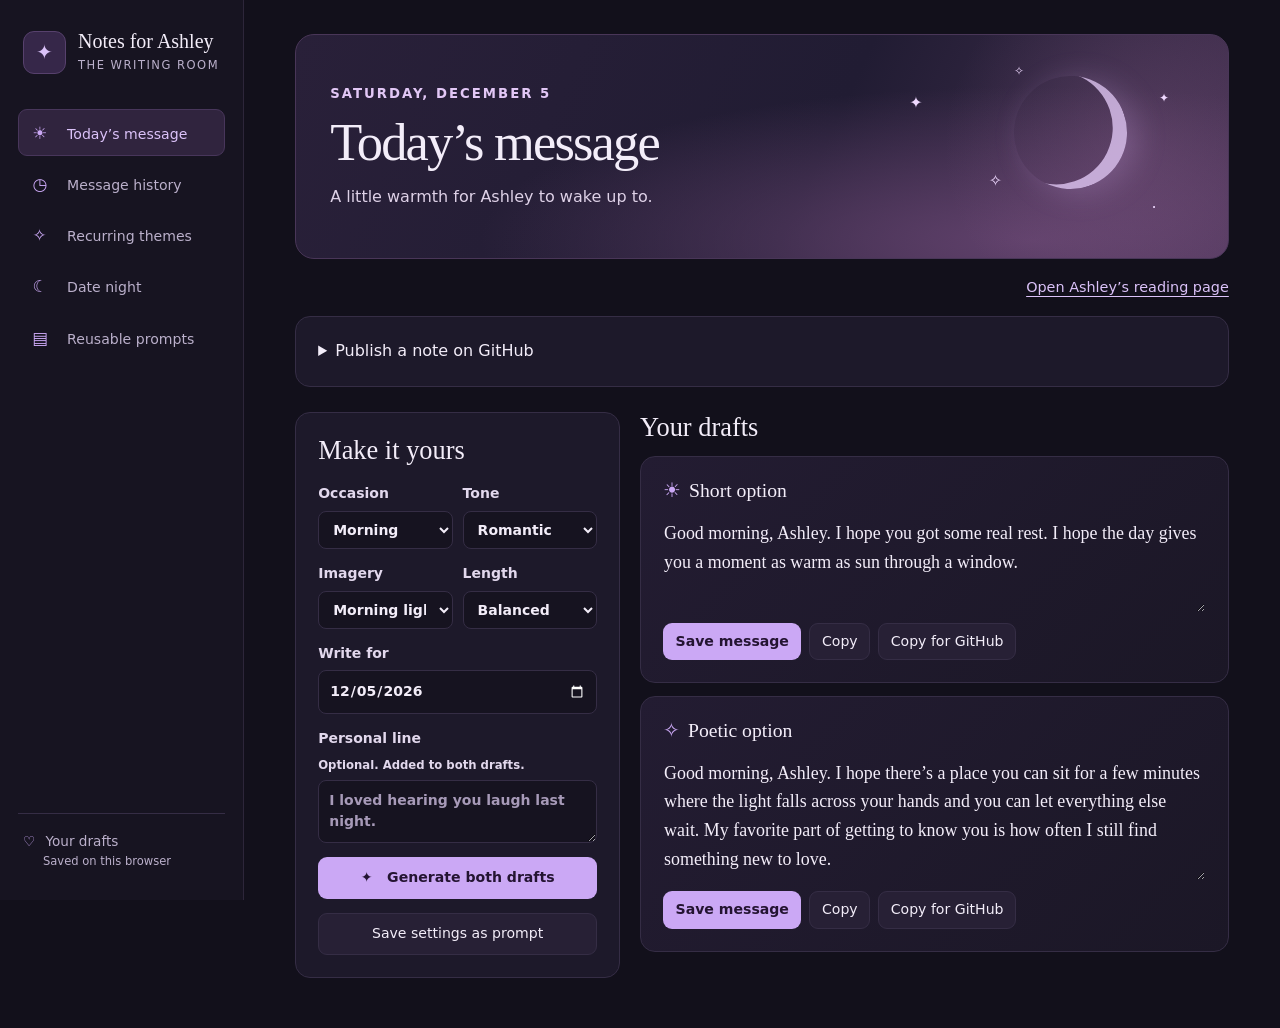
==== writer/index.html @ 96b5267e "Add standalone For Ashley website" ====
<!doctype html>
<html lang="en">
<head>
<meta charset="utf-8"><meta name="viewport" content="width=device-width,initial-scale=1">
<meta name="description" content="A private writing space for morning messages and special notes for Ashley.">
<title>Notes for Ashley</title><link rel="stylesheet" href="style.css"><script defer src="app.js"></script>
</head>
<body>
<aside class="sidebar">
  <div class="brand"><span class="brand-icon">✦</span><div>Notes for Ashley<small>THE WRITING ROOM</small></div></div>
  <nav aria-label="Writing room">
    <button data-view="today"><span>☀</span> Today’s message</button>
    <button data-view="history"><span>◷</span> Message history</button>
    <button data-view="themes"><span>✧</span> Recurring themes</button>
    <button data-view="date"><span>☾</span> Date night</button>
    <button data-view="prompts"><span>▤</span> Reusable prompts</button>
  </nav>
  <div class="foot"><span>♡</span> Your drafts<small>Saved on this browser</small></div>
</aside>
<main>
  <header class="hero">
   <div class="sky" aria-hidden="true"><div class="moon"></div><i>✦</i><i>✧</i><i>✦</i><i>·</i><i>✧</i></div>
   <div class="hero-copy"><p class="eyebrow" id="today-label"></p><h1 id="title"></h1><p id="subtitle"></p></div>
  </header>
  <div class="reader-link"><a href="../" target="_blank" rel="noopener">Open Ashley’s reading page</a></div>
  <details class="panel"><summary>Publish a note on GitHub</summary>
<p>Choose a date, then click <strong>Copy for GitHub</strong> on your draft. Open the notes file and paste the copied entry inside the square brackets. Separate entries with commas, or replace the entry for the same date. Commit your changes to publish.</p>
<p>Anything committed to the repository is public, including future-dated notes.</p>
<p><a href="https://github.com/jhuang-i/for-ashley/edit/main/notes.json" target="_blank" rel="noopener">Edit the notes file on GitHub</a></p>
</details><br><div id="workspace"></div>
</main>
<div id="status" role="status" aria-live="polite"></div>
</body></html>
---- writer/style.css ----
:root{color-scheme:dark;--bg:#12101b;--side:#171421;--panel:#1d192a;--border:#352d45;--text:#f3edf9;--muted:#bbb0cb;--lavender:#dbc2f9;--accent:#cba8f5}
*{box-sizing:border-box}body{margin:0;background:var(--bg);color:var(--text);font:1rem/1.55 system-ui,sans-serif}button,input,select,textarea{font:inherit}button{cursor:pointer}button:focus-visible,textarea:focus-visible,select:focus-visible,input:focus-visible{outline:2px solid var(--accent);outline-offset:3px}button{border:1px solid var(--border);border-radius:9px;color:var(--text);background:#272035;padding:.57rem .85rem;font-size:.88rem}button:hover{border-color:var(--accent);background:#332743}button.primary{background:var(--accent);color:#241432;border-color:transparent;font-weight:720}button.primary:hover{background:#dfc2ff}.sidebar{position:fixed;inset:0 auto 0 0;width:244px;background:var(--side);border-right:1px solid #2d263a;padding:30px 18px;display:flex;flex-direction:column;gap:35px}.brand{display:flex;align-items:center;gap:12px;font:1.25rem Georgia,serif;padding:0 5px}.brand-icon{background:#362749;color:var(--lavender);border:1px solid #57416d;border-radius:11px;width:43px;height:43px;display:grid;place-items:center}.brand small,.foot small{display:block;font:.72rem/1.6 system-ui,sans-serif;color:var(--muted)}.brand small{letter-spacing:.13em;margin-top:3px}nav{display:grid;gap:5px}nav button{text-align:left;background:transparent;border-color:transparent;color:var(--muted);white-space:nowrap}nav span{display:inline-block;margin-right:9px;width:21px;color:var(--accent);font-size:1.05rem}nav button[aria-current=page]{background:#30243e;border-color:#48365b;color:var(--lavender)}.foot{margin-top:auto;border-top:1px solid var(--border);padding:17px 5px 0;color:var(--muted);font-size:.85rem}.foot span{color:var(--accent);margin-right:6px}.foot small{padding-left:20px}
main{margin-left:244px;padding:34px clamp(22px,4vw,60px) 50px;max-width:1600px}.hero{position:relative;isolation:isolate;overflow:hidden;min-height:225px;border:1px solid #493658;border-radius:19px;background:radial-gradient(ellipse at 79% 92%,#60416b 0%,transparent 53%),linear-gradient(115deg,#292039,#211c33 56%,#483354);display:flex;align-items:center;padding:30px 34px;margin-bottom:26px}.hero-copy{max-width:75%}.eyebrow{margin:0 0 8px;color:#e2c7f6;font-size:.83rem;text-transform:uppercase;letter-spacing:.15em;font-weight:650}h1,h2,h3{font-family:Georgia,serif;font-weight:500;line-height:1.15;margin:0}h1{font-size:clamp(2.35rem,4.1vw,4rem);letter-spacing:-.035em}h2{font-size:1.65rem}h3{font-size:1.23rem}.hero p:last-child{margin:12px 0 0;color:#ded1e7}.sky{position:absolute;inset:0 0 0 55%;z-index:-1;background:radial-gradient(circle at 77% 50%,#9d6b9b42,transparent 55%)}.moon{position:absolute;width:113px;aspect-ratio:1;top:41px;right:24%;border-radius:50%;box-shadow:inset -12px -9px 0 #ead0febd,8px 7px 30px #e3b9fd36;transform:rotate(-19deg)}.sky i{position:absolute;font-style:normal;color:#efd9ff}.sky i:nth-of-type(1){top:25%;left:24%}.sky i:nth-of-type(2){top:60%;left:43%}.sky i:nth-of-type(3){top:24%;right:14%;font-size:.75rem}.sky i:nth-of-type(4){top:72%;right:17%}.sky i:nth-of-type(5){top:12%;left:49%;font-size:.75rem}
.layout{display:grid;grid-template-columns:minmax(265px,.8fr) minmax(330px,1.45fr);gap:20px;align-items:start}.panel,.draft{background:var(--panel);border:1px solid var(--border);border-radius:15px;padding:22px}.panel p,.muted{color:var(--muted)}.section-head{display:flex;align-items:center;justify-content:space-between;gap:12px;margin-bottom:14px}.settings form{display:grid;gap:14px;margin-top:18px}label{display:grid;gap:6px;color:#e2d8ed;font-size:.875rem;font-weight:600}select,input,textarea{width:100%;min-width:0;color:var(--text);background:#161320;border:1px solid var(--border);border-radius:8px;padding:9px 10px}textarea{resize:vertical}::placeholder{color:#a79ab8}.pair{display:grid;grid-template-columns:1fr 1fr;gap:10px}.settings p{font-size:.9rem;margin:.5rem 0 0}.drafts{display:grid;gap:13px}.draft{background:linear-gradient(135deg,#231c32,#1b1726)}.draft h3 span{color:var(--accent);margin-right:.5rem}.draft textarea{font:1.12rem/1.6 Georgia,serif;background:transparent;border-color:transparent;margin:9px 0 10px;padding:7px 0;display:block;min-height:100px}.draft textarea:focus{background:#171321;border-color:var(--border);padding-left:8px}.actions,.filters{display:flex;flex-wrap:wrap;gap:8px;align-items:center}.actions button{padding:.42rem .72rem}.grid{display:grid;grid-template-columns:repeat(auto-fit,minmax(235px,1fr));gap:14px}.grid p{margin:.7rem 0 1rem}.stack{display:grid;gap:12px}.filters{margin-bottom:16px}.filters input,.filters select{width:auto;max-width:100%}.record p{white-space:pre-wrap;overflow-wrap:anywhere}.meta{margin:0 0 7px;color:var(--lavender);font-size:.83rem}.empty{padding:24px;border:1px dashed var(--border);border-radius:12px;color:var(--muted)}#status:not(:empty){position:fixed;bottom:20px;right:20px;z-index:2;background:#3a2b4b;border:1px solid #80639b;border-radius:10px;padding:10px 16px;max-width:calc(100% - 40px)}
@media(max-width:940px){.sidebar{width:199px;padding-inline:10px}main{margin-left:199px;padding-inline:20px}.layout{grid-template-columns:minmax(220px,.85fr) minmax(230px,1.1fr)}.panel,.draft{padding:16px}}
@media(max-width:740px){.sidebar{position:static;width:auto;padding:14px 15px 9px;gap:12px;border-right:0;border-bottom:1px solid var(--border)}nav{display:flex;overflow:auto;padding-bottom:4px}.foot{display:none}main{margin:0;padding:16px}.hero{padding:22px;min-height:188px}.layout{grid-template-columns:1fr}.hero-copy{max-width:87%}.sky{opacity:.67}.moon{width:75px;right:17%}.draft textarea{min-height:112px}}
.reader-link{display:flex;justify-content:flex-end;margin:-9px 0 18px}.reader-link a{color:var(--lavender);text-underline-offset:4px;font-size:.9rem}button:disabled{opacity:.65;cursor:wait}
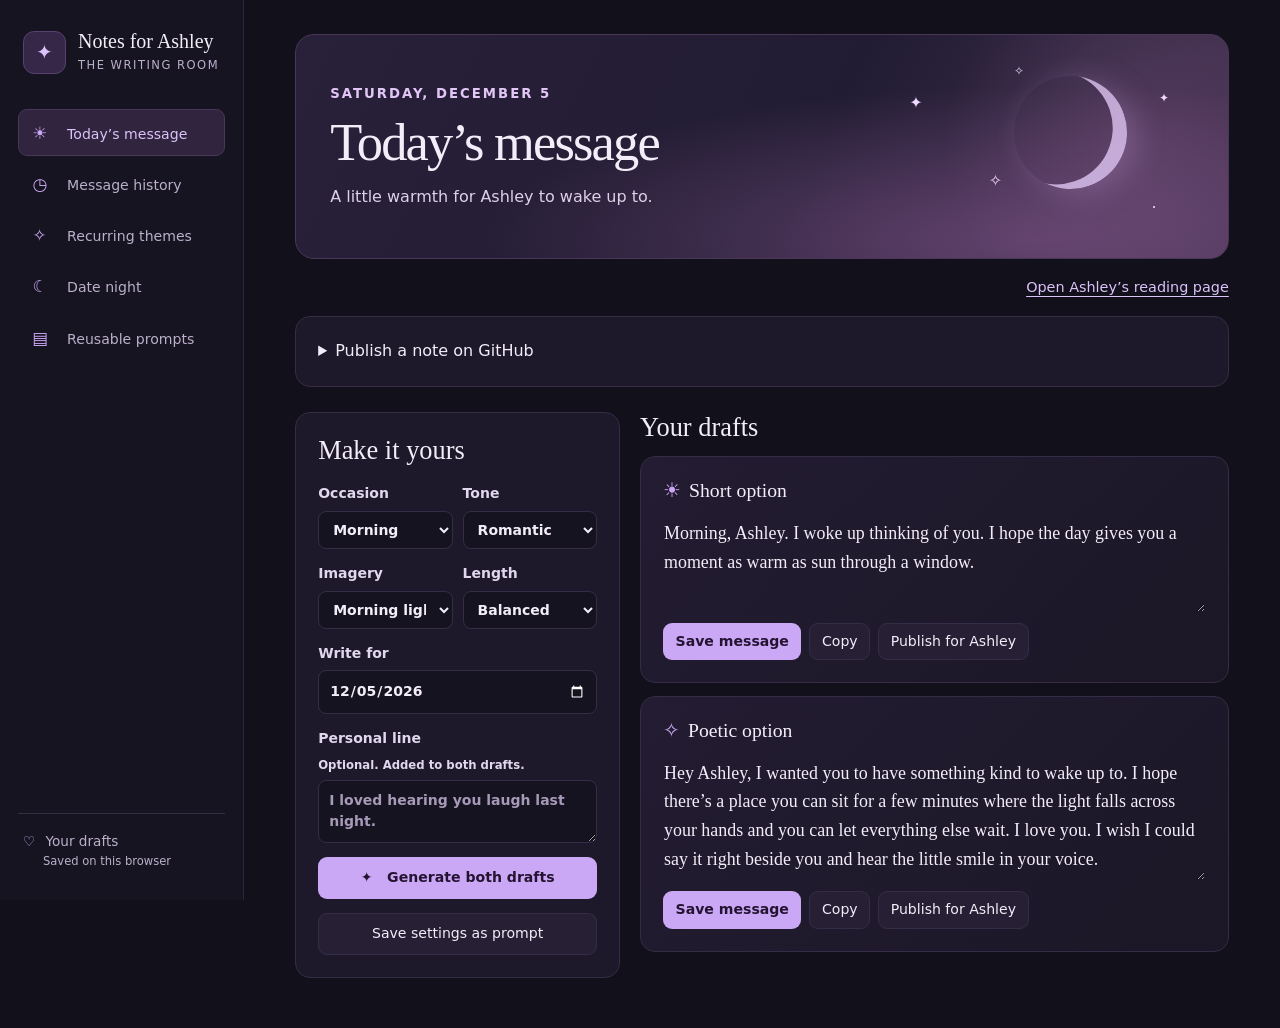
==== commit e28a8884: "Connect the writer to GitHub issue publishing" ====
--- a/writer/index.html
+++ b/writer/index.html
@@ -24,9 +24,8 @@
   </header>
   <div class="reader-link"><a href="../" target="_blank" rel="noopener">Open Ashley’s reading page</a></div>
   <details class="panel"><summary>Publish a note on GitHub</summary>
-<p>Choose a date, then click <strong>Copy for GitHub</strong> on your draft. Open the notes file and paste the copied entry inside the square brackets. Separate entries with commas, or replace the entry for the same date. Commit your changes to publish.</p>
-<p>Anything committed to the repository is public, including future-dated notes.</p>
-<p><a href="https://github.com/jhuang-i/for-ashley/edit/main/notes.json" target="_blank" rel="noopener">Edit the notes file on GitHub</a></p>
+<p>Choose a date and tap <strong>Publish for Ashley</strong>. Review the prefilled GitHub issue and submit it while signed in as <strong>jhuang-i</strong>. GitHub Actions updates Ashley’s page after you submit.</p>
+<p>Each date holds one note. Submitting again for that date replaces the note on her page. GitHub issues and committed notes are public, including future-dated notes.</p>
 </details><br><div id="workspace"></div>
 </main>
 <div id="status" role="status" aria-live="polite"></div>
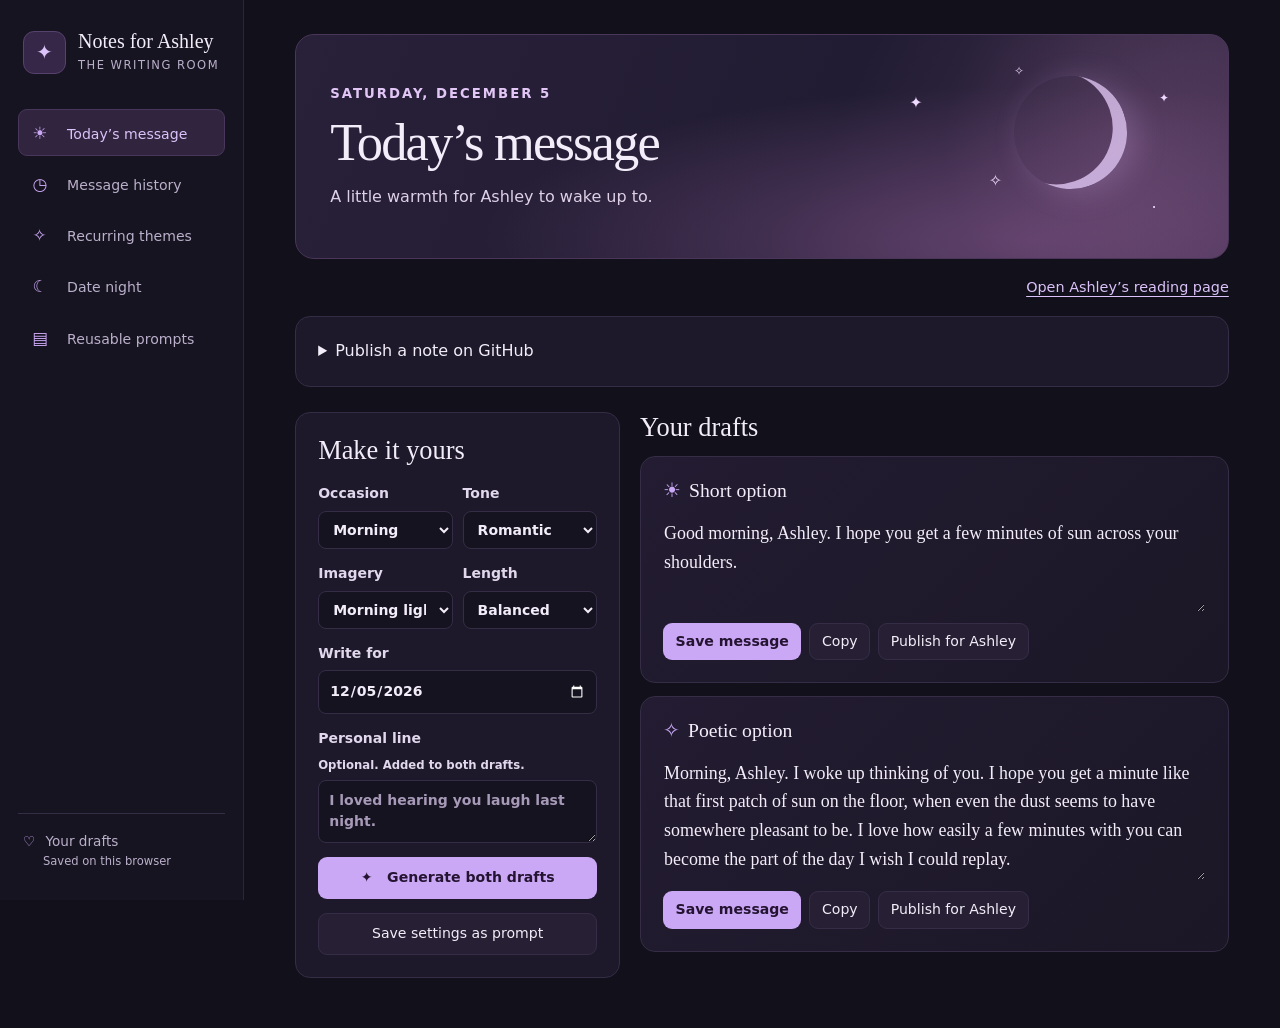
==== commit 7c2b0f8a: "Refresh cached writer script for publishing" ====
--- a/writer/index.html
+++ b/writer/index.html
@@ -3,7 +3,7 @@
 <head>
 <meta charset="utf-8"><meta name="viewport" content="width=device-width,initial-scale=1">
 <meta name="description" content="A private writing space for morning messages and special notes for Ashley.">
-<title>Notes for Ashley</title><link rel="stylesheet" href="style.css"><script defer src="app.js"></script>
+<title>Notes for Ashley</title><link rel="stylesheet" href="style.css"><script defer src="app.js?v=github-publish-1"></script>
 </head>
 <body>
 <aside class="sidebar">
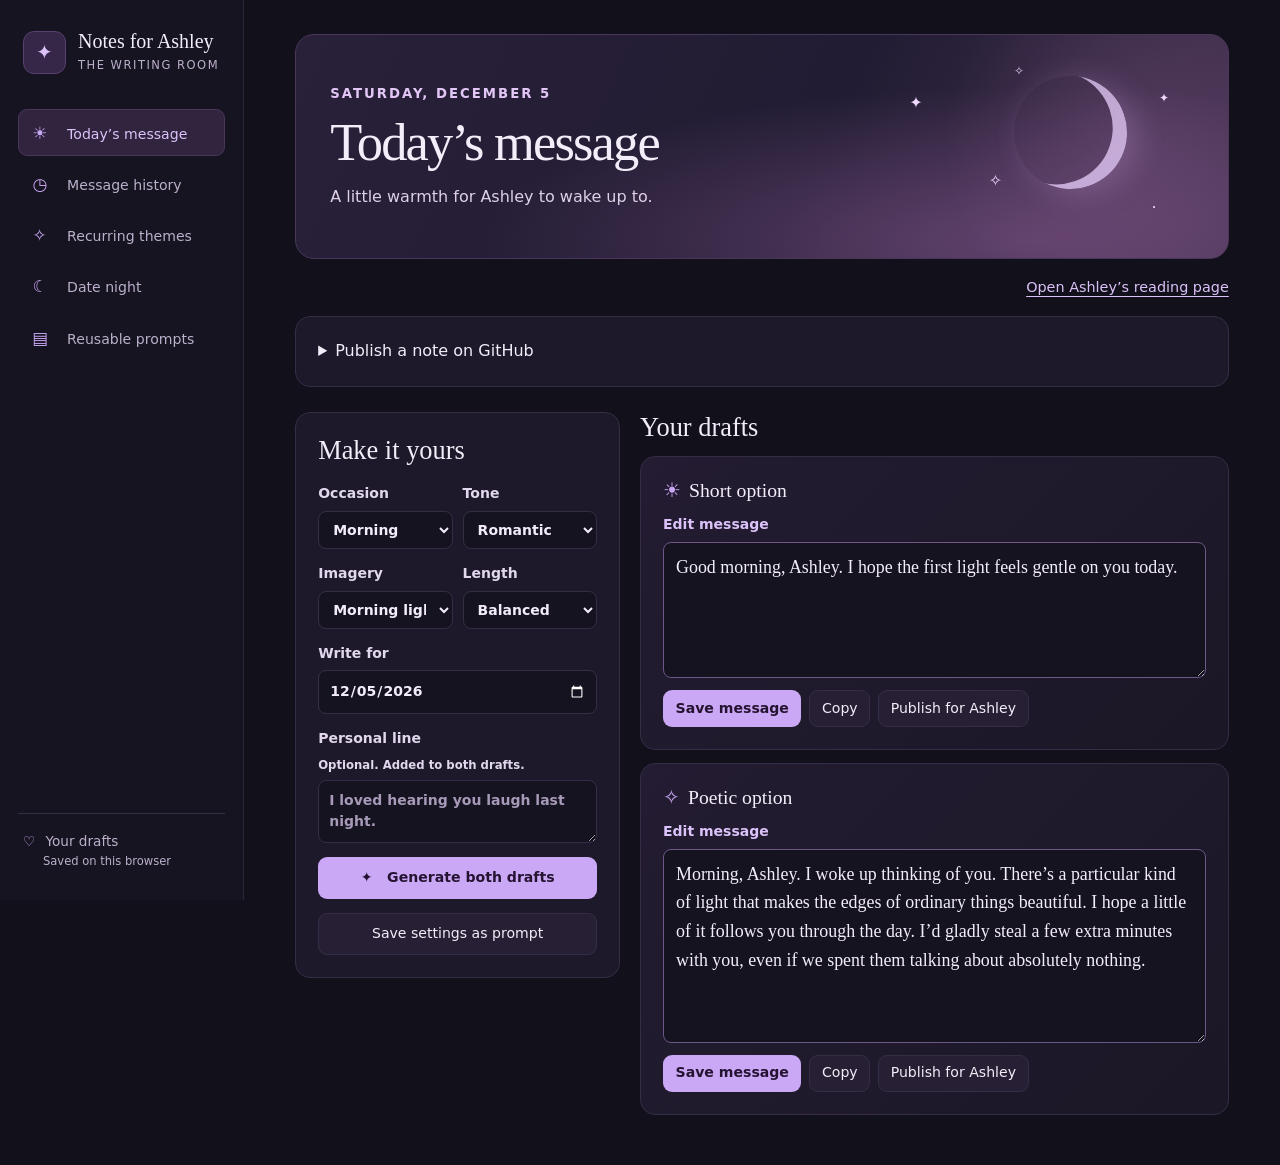
==== commit 85df2566: "Make draft editing visible in the writing room" ====
--- a/writer/index.html
+++ b/writer/index.html
@@ -3,7 +3,7 @@
 <head>
 <meta charset="utf-8"><meta name="viewport" content="width=device-width,initial-scale=1">
 <meta name="description" content="A private writing space for morning messages and special notes for Ashley.">
-<title>Notes for Ashley</title><link rel="stylesheet" href="style.css"><script defer src="app.js?v=github-publish-1"></script>
+<title>Notes for Ashley</title><link rel="stylesheet" href="style.css?v=draft-editor-1"><script defer src="app.js?v=draft-editor-1"></script>
 </head>
 <body>
 <aside class="sidebar">
--- a/writer/style.css
+++ b/writer/style.css
@@ -5,3 +5,5 @@
 @media(max-width:940px){.sidebar{width:199px;padding-inline:10px}main{margin-left:199px;padding-inline:20px}.layout{grid-template-columns:minmax(220px,.85fr) minmax(230px,1.1fr)}.panel,.draft{padding:16px}}
 @media(max-width:740px){.sidebar{position:static;width:auto;padding:14px 15px 9px;gap:12px;border-right:0;border-bottom:1px solid var(--border)}nav{display:flex;overflow:auto;padding-bottom:4px}.foot{display:none}main{margin:0;padding:16px}.hero{padding:22px;min-height:188px}.layout{grid-template-columns:1fr}.hero-copy{max-width:87%}.sky{opacity:.67}.moon{width:75px;right:17%}.draft textarea{min-height:112px}}
 .reader-link{display:flex;justify-content:flex-end;margin:-9px 0 18px}.reader-link a{color:var(--lavender);text-underline-offset:4px;font-size:.9rem}button:disabled{opacity:.65;cursor:wait}
+
+.draft-editor{margin:12px 0;color:var(--lavender)}.draft .draft-editor textarea{background:#161320;border-color:#6e5686;margin:0;padding:10px 12px;cursor:text}.draft .draft-editor textarea:focus{border-color:var(--accent);padding:10px 12px}
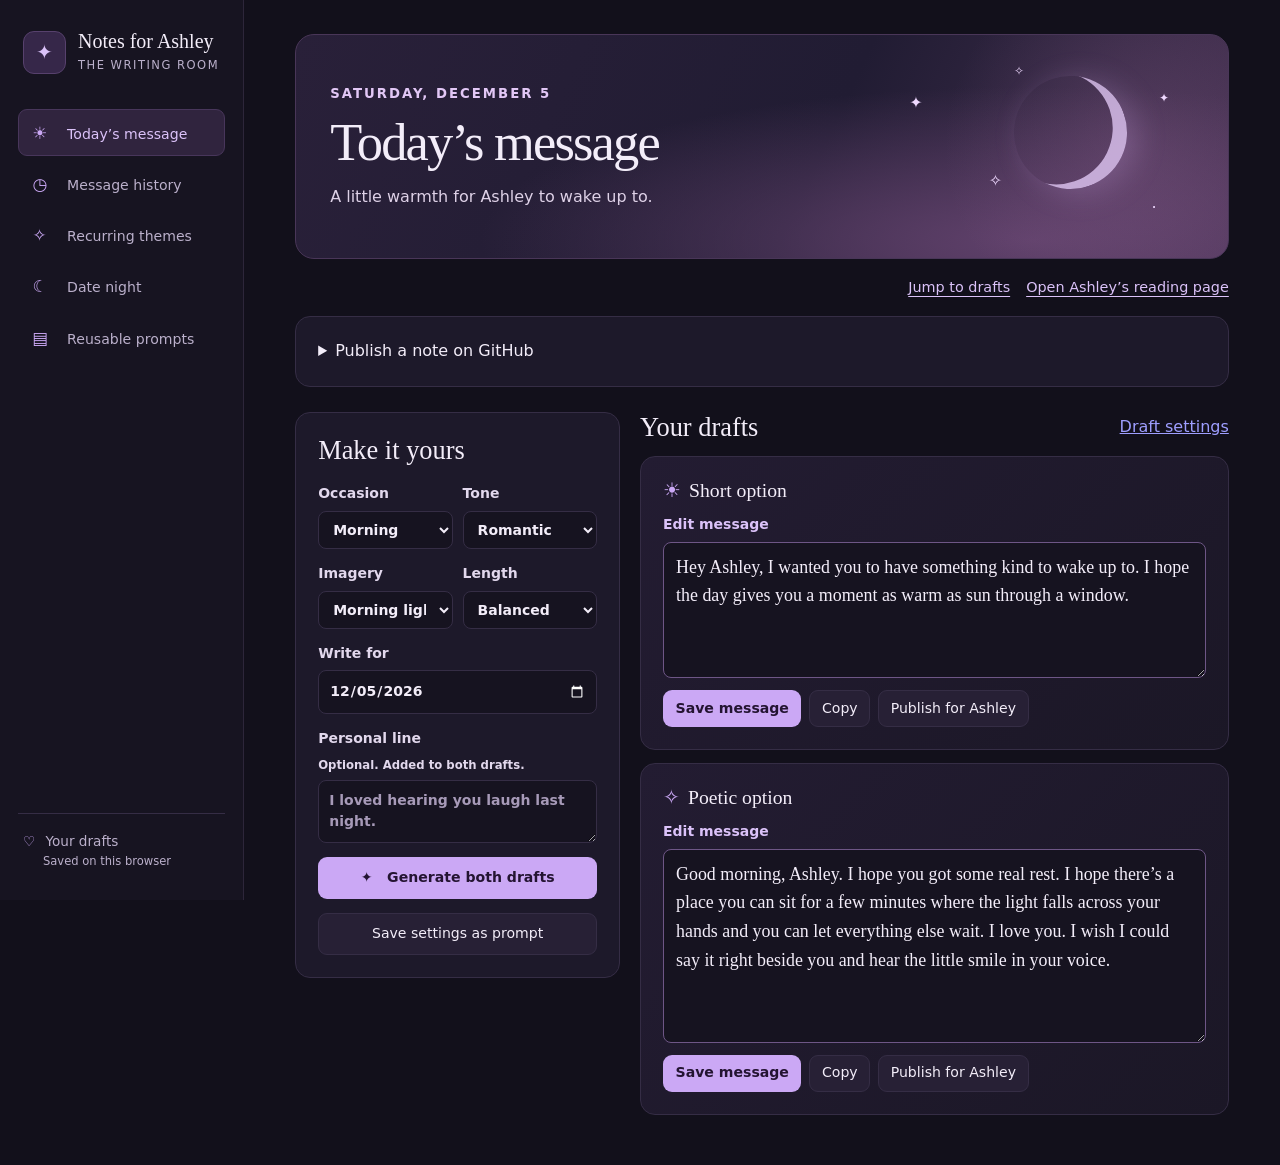
==== commit 5c9d4738: "Improve note browsing and draft navigation" ====
--- a/writer/index.html
+++ b/writer/index.html
@@ -3,7 +3,7 @@
 <head>
 <meta charset="utf-8"><meta name="viewport" content="width=device-width,initial-scale=1">
 <meta name="description" content="A private writing space for morning messages and special notes for Ashley.">
-<title>Notes for Ashley</title><link rel="stylesheet" href="style.css?v=draft-editor-1"><script defer src="app.js?v=draft-editor-1"></script>
+<title>Notes for Ashley</title><link rel="stylesheet" href="style.css?v=draft-editor-1"><script defer src="app.js?v=reading-and-writing-1"></script>
 </head>
 <body>
 <aside class="sidebar">
@@ -22,7 +22,7 @@
    <div class="sky" aria-hidden="true"><div class="moon"></div><i>✦</i><i>✧</i><i>✦</i><i>·</i><i>✧</i></div>
    <div class="hero-copy"><p class="eyebrow" id="today-label"></p><h1 id="title"></h1><p id="subtitle"></p></div>
   </header>
-  <div class="reader-link"><a href="../" target="_blank" rel="noopener">Open Ashley’s reading page</a></div>
+  <div class="reader-link" style="gap:1rem;flex-wrap:wrap"><a href="#draft-heading">Jump to drafts</a><a href="../" target="_blank" rel="noopener">Open Ashley’s reading page</a></div>
   <details class="panel"><summary>Publish a note on GitHub</summary>
 <p>Choose a date and tap <strong>Publish for Ashley</strong>. Review the prefilled GitHub issue and submit it while signed in as <strong>jhuang-i</strong>. GitHub Actions updates Ashley’s page after you submit.</p>
 <p>Each date holds one note. Submitting again for that date replaces the note on her page. GitHub issues and committed notes are public, including future-dated notes.</p>
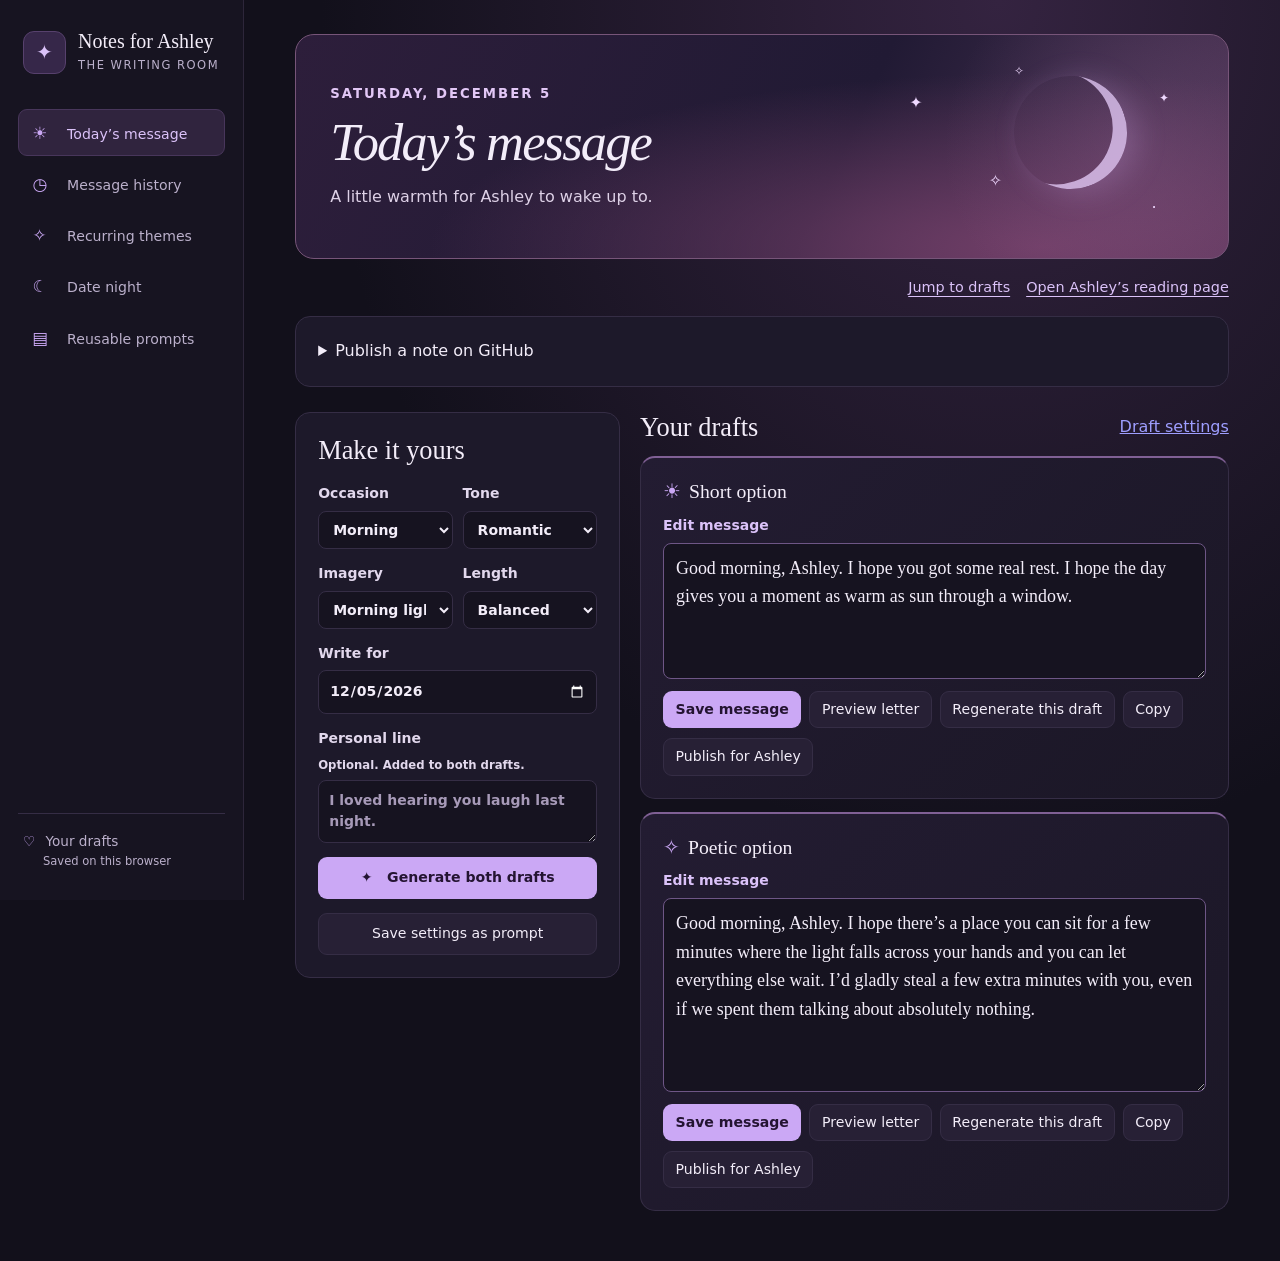
==== commit 065ce615: "Redesign Ashley’s letters and writing room" ====
--- a/writer/index.html
+++ b/writer/index.html
@@ -3,7 +3,7 @@
 <head>
 <meta charset="utf-8"><meta name="viewport" content="width=device-width,initial-scale=1">
 <meta name="description" content="A private writing space for morning messages and special notes for Ashley.">
-<title>Notes for Ashley</title><link rel="stylesheet" href="style.css?v=draft-editor-1"><script defer src="app.js?v=reading-and-writing-1"></script>
+<title>Notes for Ashley</title><link rel="stylesheet" href="style.css?v=letters-2"><script defer src="app.js?v=letters-2"></script>
 </head>
 <body>
 <aside class="sidebar">
@@ -29,4 +29,8 @@
 </details><br><div id="workspace"></div>
 </main>
 <div id="status" role="status" aria-live="polite"></div>
+<dialog id="letter-preview" aria-labelledby="preview-title">
+<form method="dialog"><button type="submit">Close preview</button></form>
+<div class="preview-letter"><h2 id="preview-title">For Ashley</h2><time></time><p class="preview-occasion"></p><p class="preview-message"></p></div>
+</dialog>
 </body></html>
--- a/writer/style.css
+++ b/writer/style.css
@@ -7,3 +7,12 @@
 .reader-link{display:flex;justify-content:flex-end;margin:-9px 0 18px}.reader-link a{color:var(--lavender);text-underline-offset:4px;font-size:.9rem}button:disabled{opacity:.65;cursor:wait}
 
 .draft-editor{margin:12px 0;color:var(--lavender)}.draft .draft-editor textarea{background:#161320;border-color:#6e5686;margin:0;padding:10px 12px;cursor:text}.draft .draft-editor textarea:focus{border-color:var(--accent);padding:10px 12px}
+
+body{background:radial-gradient(ellipse at 78% 0%,#342340,transparent 48%),var(--bg)}
+.hero{border-color:#775579;background:radial-gradient(ellipse at 80% 95%,#703e67 0%,transparent 58%),linear-gradient(115deg,#2d1e3b,#211a34 58%,#513759)}
+.hero h1{font-style:italic}.draft{border-top:2px solid #806095}.actions{row-gap:10px}
+#letter-preview{width:min(580px,calc(100% - 28px));max-height:85dvh;padding:14px;border:1px solid #886695;border-radius:18px;background:#241a32;color:var(--text)}
+#letter-preview::backdrop{background:#100a19c7}#letter-preview form{display:flex;justify-content:flex-end;margin-bottom:12px}
+.preview-letter{padding:clamp(20px,5vw,34px);border-radius:14px;background:linear-gradient(155deg,#f8eee7,#f1dcf1);color:#34213b}
+.preview-letter h2{font-style:italic;font-size:2.4rem;margin-bottom:8px}.preview-letter time,.preview-occasion{color:#653861}.preview-message{white-space:pre-wrap;overflow-wrap:anywhere;font:1.25rem/1.65 Georgia,serif;margin-bottom:0}
+@media(max-width:740px){.actions button{min-height:44px}.draft textarea{font-size:1.125rem}}
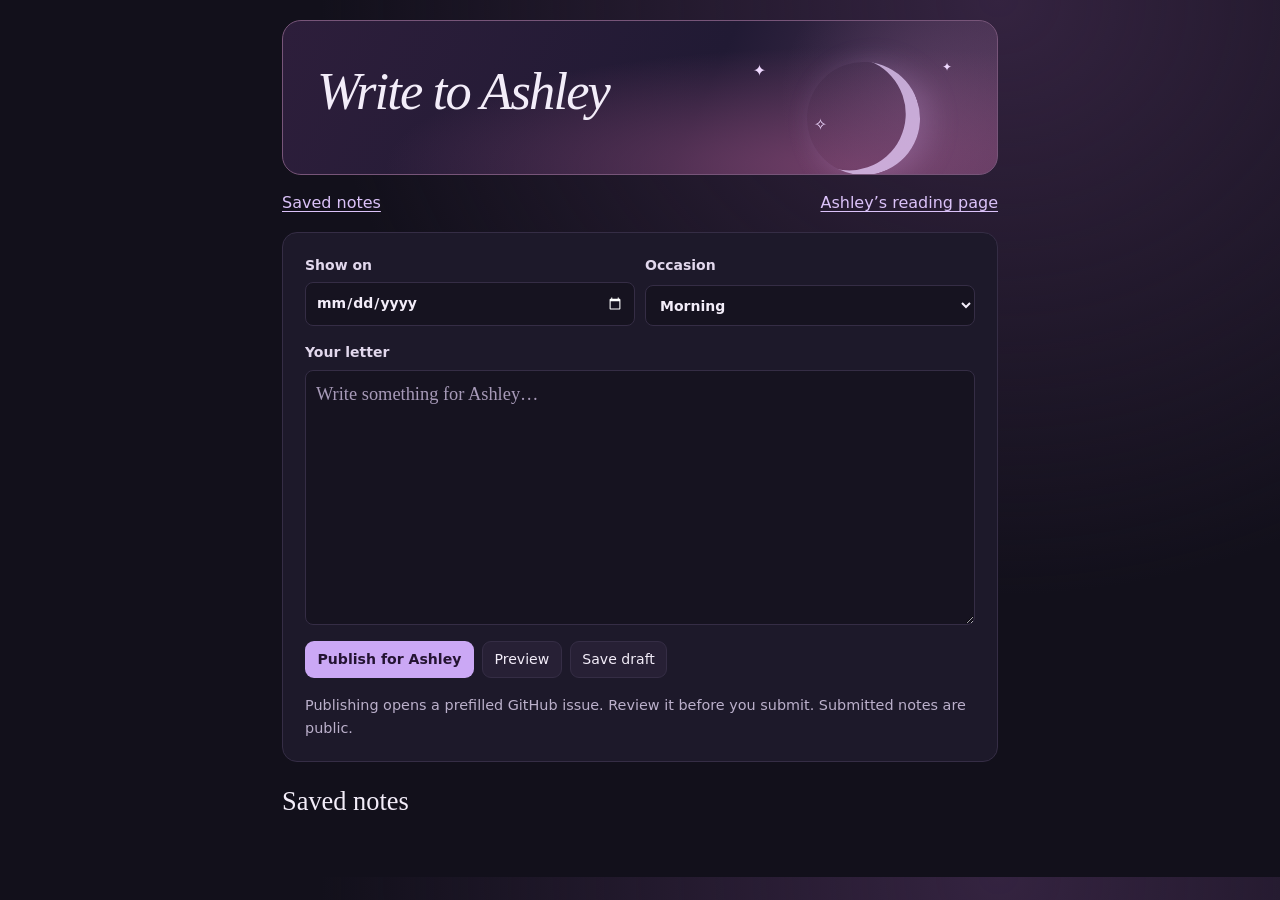
==== commit 89c47882: "Simplify the writing room to a plain letter editor" ====
--- a/writer/index.html
+++ b/writer/index.html
@@ -2,35 +2,43 @@
 <html lang="en">
 <head>
 <meta charset="utf-8"><meta name="viewport" content="width=device-width,initial-scale=1">
-<meta name="description" content="A private writing space for morning messages and special notes for Ashley.">
-<title>Notes for Ashley</title><link rel="stylesheet" href="style.css?v=letters-2"><script defer src="app.js?v=letters-2"></script>
-</head>
-<body>
-<aside class="sidebar">
-  <div class="brand"><span class="brand-icon">✦</span><div>Notes for Ashley<small>THE WRITING ROOM</small></div></div>
-  <nav aria-label="Writing room">
-    <button data-view="today"><span>☀</span> Today’s message</button>
-    <button data-view="history"><span>◷</span> Message history</button>
-    <button data-view="themes"><span>✧</span> Recurring themes</button>
-    <button data-view="date"><span>☾</span> Date night</button>
-    <button data-view="prompts"><span>▤</span> Reusable prompts</button>
-  </nav>
-  <div class="foot"><span>♡</span> Your drafts<small>Saved on this browser</small></div>
-</aside>
-<main>
-  <header class="hero">
-   <div class="sky" aria-hidden="true"><div class="moon"></div><i>✦</i><i>✧</i><i>✦</i><i>·</i><i>✧</i></div>
-   <div class="hero-copy"><p class="eyebrow" id="today-label"></p><h1 id="title"></h1><p id="subtitle"></p></div>
-  </header>
-  <div class="reader-link" style="gap:1rem;flex-wrap:wrap"><a href="#draft-heading">Jump to drafts</a><a href="../" target="_blank" rel="noopener">Open Ashley’s reading page</a></div>
-  <details class="panel"><summary>Publish a note on GitHub</summary>
-<p>Choose a date and tap <strong>Publish for Ashley</strong>. Review the prefilled GitHub issue and submit it while signed in as <strong>jhuang-i</strong>. GitHub Actions updates Ashley’s page after you submit.</p>
-<p>Each date holds one note. Submitting again for that date replaces the note on her page. GitHub issues and committed notes are public, including future-dated notes.</p>
-</details><br><div id="workspace"></div>
+<meta name="description" content="Write a letter for Ashley.">
+<title>Notes for Ashley</title>
+<link rel="stylesheet" href="style.css?v=letters-2">
+<script defer src="app.js?v=letter-editor-3"></script>
+<style>
+main{margin:0 auto;width:min(100%,780px);padding:20px clamp(14px,4vw,32px) 48px}
+.hero{min-height:155px;margin-bottom:16px}.top-links{display:flex;justify-content:space-between;align-items:center;gap:12px;margin-bottom:16px;flex-wrap:wrap}
+a{color:var(--lavender);text-underline-offset:.2em}#letter-form{display:grid;gap:16px}#message{min-height:230px;font:1.15rem/1.6 Georgia,serif}
+#saved{margin-top:24px}#saved h2{margin-bottom:12px}#saved p{white-space:pre-wrap;overflow-wrap:anywhere}
+.hint{margin:0;color:var(--muted);font-size:.9rem}.empty{margin:0}
+</style></head>
+<body><main>
+<header class="hero">
+  <div class="sky" aria-hidden="true"><div class="moon"></div><i>✦</i><i>✧</i><i>✦</i></div>
+  <div class="hero-copy"><h1>Write to Ashley</h1><p id="today-label"></p></div>
+</header>
+<nav class="top-links" aria-label="Writing room links">
+  <a href="#saved">Saved notes</a><a href="../" target="_blank" rel="noopener">Ashley’s reading page</a>
+</nav>
+<section class="panel">
+<form id="letter-form">
+  <div class="pair"><label>Show on<input type="date" id="letter-day" required></label>
+  <label>Occasion<select id="occasion"><option>Morning</option><option>Date night</option><option>Thinking of you</option><option>A hard day</option><option>Celebration</option><option>Just because</option></select></label></div>
+  <label>Your letter<textarea id="message" maxlength="5000" rows="8" placeholder="Write something for Ashley…" required></textarea></label>
+  <div class="actions">
+    <button class="primary" type="submit">Publish for Ashley</button>
+    <button type="button" id="preview">Preview</button>
+    <button type="button" id="save">Save draft</button>
+  </div>
+  <p class="hint">Publishing opens a prefilled GitHub issue. Review it before you submit. Submitted notes are public.</p>
+</form>
+</section>
+<section id="saved"><h2>Saved notes</h2><div id="history" class="stack"></div></section>
 </main>
 <div id="status" role="status" aria-live="polite"></div>
 <dialog id="letter-preview" aria-labelledby="preview-title">
 <form method="dialog"><button type="submit">Close preview</button></form>
 <div class="preview-letter"><h2 id="preview-title">For Ashley</h2><time></time><p class="preview-occasion"></p><p class="preview-message"></p></div>
 </dialog>
-</body></html>
+</body></html>
